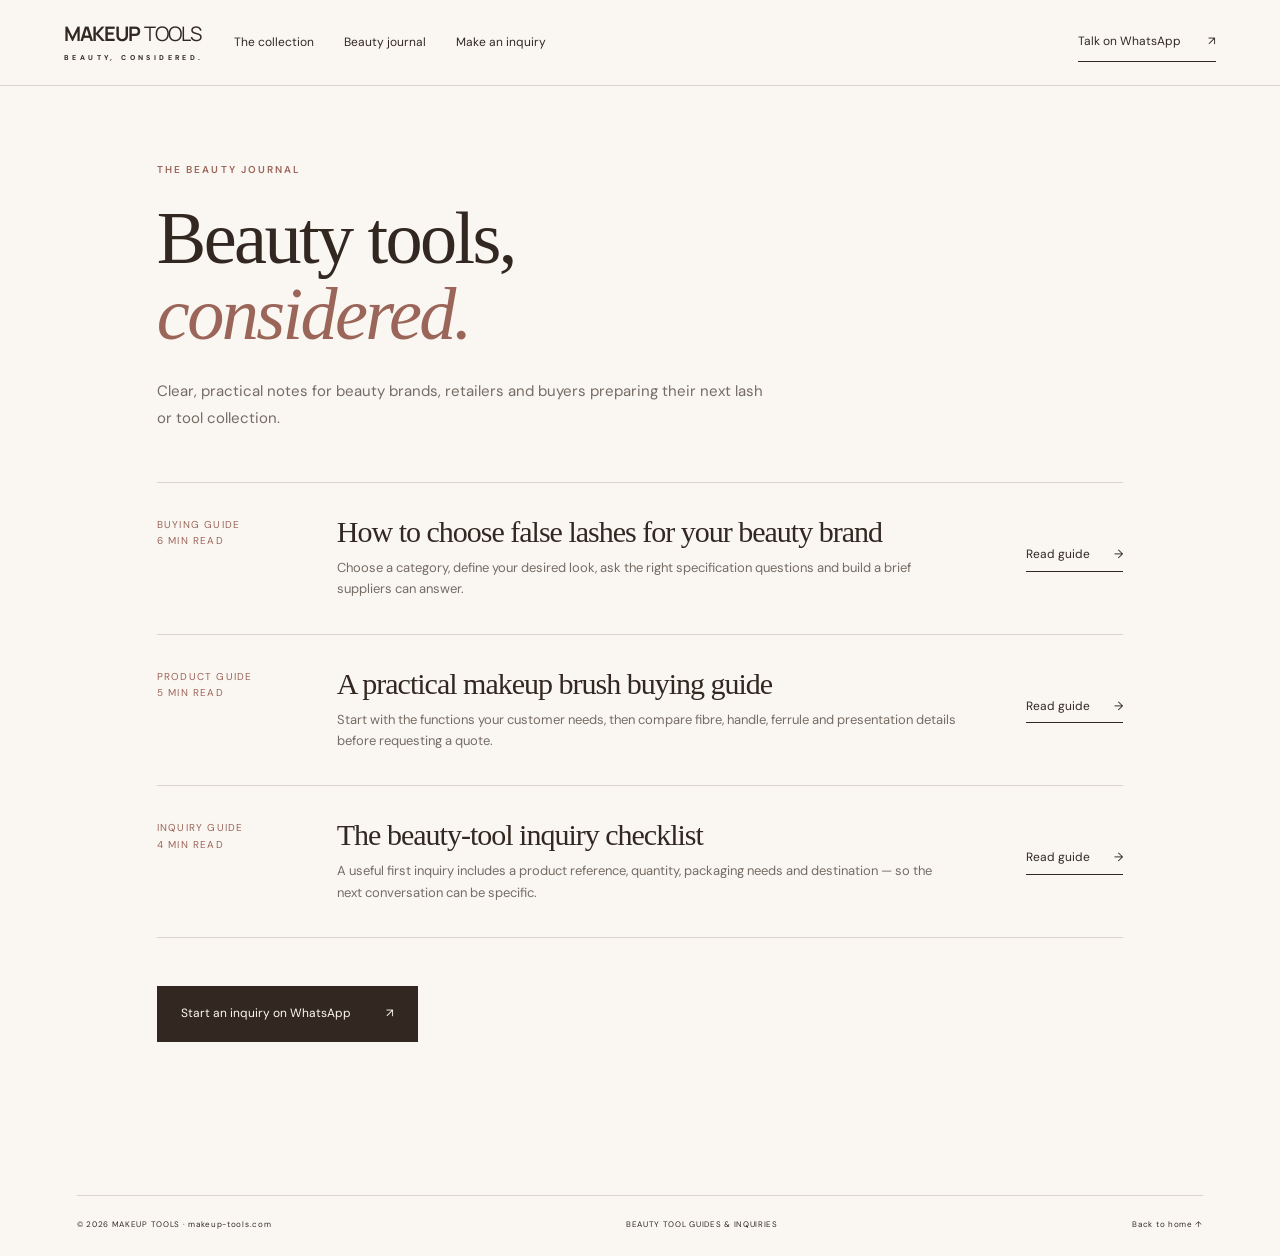
==== blog/index.html @ 18123802 "Add beauty tool blog and search metadata" ====
<!doctype html><html lang="en"><head><meta charset="utf-8"><meta name="viewport" content="width=device-width,initial-scale=1"><title>Beauty Tool Guides | MAKEUP TOOLS</title><meta name="description" content="Practical guides for beauty brands and buyers: false lashes, makeup brushes and a clearer beauty-tool inquiry."><link rel="canonical" href="https://makeup-tools.com/blog/"><meta property="og:type" content="website"><meta property="og:title" content="Beauty Tool Guides | MAKEUP TOOLS"><meta property="og:description" content="Practical guides for lashes, makeup brushes and beauty-tool inquiries."><meta property="og:url" content="https://makeup-tools.com/blog/"><link rel="icon" href="../favicon.svg" type="image/svg+xml"><link rel="preconnect" href="https://fonts.googleapis.com"><link rel="preconnect" href="https://fonts.gstatic.com" crossorigin><link href="https://fonts.googleapis.com/css2?family=DM+Sans:wght@400;500;600;700&family=Manrope:wght@400;500;600;700&display=swap" rel="stylesheet"><link rel="stylesheet" href="../styles.css"><link rel="stylesheet" href="../blog.css"><script type="application/ld+json">{"@context":"https://schema.org","@type":"CollectionPage","name":"Beauty Tool Guides","url":"https://makeup-tools.com/blog/","inLanguage":"en","mainEntity":{"@type":"ItemList","itemListElement":[{"@type":"ListItem","position":1,"url":"https://makeup-tools.com/blog/how-to-choose-false-lashes-for-your-beauty-brand.html"},{"@type":"ListItem","position":2,"url":"https://makeup-tools.com/blog/makeup-brush-buying-guide.html"},{"@type":"ListItem","position":3,"url":"https://makeup-tools.com/blog/beauty-tool-inquiry-checklist.html"}]}}</script></head><body><a class="skip" href="#main">Skip to content</a><header class="blog-nav"><a class="logo" href="../" aria-label="Makeup Tools home">MAKEUP<span>TOOLS</span><i>BEAUTY, CONSIDERED.</i></a><nav aria-label="Main navigation"><a href="../#collection">The collection</a><a href="./">Beauty journal</a><a href="../#inquiry">Make an inquiry</a></nav><a class="header-cta" href="https://wa.me/8615079210251" target="_blank" rel="noopener">Talk on WhatsApp <span>↗</span></a></header><main id="main" class="blog-page"><div class="blog-header"><p class="eyebrow">THE BEAUTY JOURNAL</p><h1>Beauty tools,<br><em>considered.</em></h1><p class="intro">Clear, practical notes for beauty brands, retailers and buyers preparing their next lash or tool collection.</p></div><section class="blog-list" aria-label="Beauty tool articles"><article class="blog-card"><p>BUYING GUIDE<br>6 MIN READ</p><div><h2><a href="how-to-choose-false-lashes-for-your-beauty-brand.html">How to choose false lashes for your beauty brand</a></h2><p class="summary">Choose a category, define your desired look, ask the right specification questions and build a brief suppliers can answer.</p></div><a class="text-link" href="how-to-choose-false-lashes-for-your-beauty-brand.html">Read guide <span>→</span></a></article><article class="blog-card"><p>PRODUCT GUIDE<br>5 MIN READ</p><div><h2><a href="makeup-brush-buying-guide.html">A practical makeup brush buying guide</a></h2><p class="summary">Start with the functions your customer needs, then compare fibre, handle, ferrule and presentation details before requesting a quote.</p></div><a class="text-link" href="makeup-brush-buying-guide.html">Read guide <span>→</span></a></article><article class="blog-card"><p>INQUIRY GUIDE<br>4 MIN READ</p><div><h2><a href="beauty-tool-inquiry-checklist.html">The beauty-tool inquiry checklist</a></h2><p class="summary">A useful first inquiry includes a product reference, quantity, packaging needs and destination — so the next conversation can be specific.</p></div><a class="text-link" href="beauty-tool-inquiry-checklist.html">Read guide <span>→</span></a></article></section><div class="blog-footer-cta"><a class="button dark" href="https://wa.me/8615079210251" target="_blank" rel="noopener">Start an inquiry on WhatsApp <span>↗</span></a></div></main><footer><div class="footer-bottom"><span>© 2026 MAKEUP TOOLS · makeup-tools.com</span><span>BEAUTY TOOL GUIDES & INQUIRIES</span><a href="../">Back to home ↑</a></div></footer></body></html>
---- styles.css ----
:root{--paper:#faf7f2;--cream:#f1ebe2;--ink:#322821;--muted:#756c64;--line:#dcd4ca;--rose:#ead8d2}*{box-sizing:border-box}html{scroll-behavior:smooth;scroll-padding-top:100px}body{margin:0;background:var(--paper);color:var(--ink);font-family:'DM Sans',Arial,sans-serif;font-size:15px;line-height:1.65}a{color:inherit;text-decoration:none}button,input,textarea,select{font:inherit}button,a,input,textarea,select{-webkit-tap-highlight-color:transparent}a:focus-visible,button:focus-visible,summary:focus-visible{outline:2px solid #9a514b;outline-offset:6px}button{cursor:pointer}h1,h2,h3,p{margin:0}h1,h2{font-family:Georgia,'Times New Roman',serif;font-weight:400;line-height:1.03;letter-spacing:-2.6px}h1{font-size:clamp(60px,5.8vw,90px)}h2{font-size:clamp(40px,4vw,59px)}em{font-weight:400;color:#9b6559}h3{font-size:17px;font-weight:500;line-height:1.4}.announcement{background:var(--ink);color:#fff9ef;text-align:center;font-size:10px;letter-spacing:1.65px;padding:9px 20px}.announcement a{margin-left:30px;letter-spacing:.5px;border-bottom:1px solid #ffffff60}.announcement span{padding-left:10px}header{height:108px;padding:0 5%;display:flex;align-items:center;justify-content:space-between;gap:30px;border-bottom:1px solid var(--line)}.logo{font-family:'Manrope',sans-serif;font-size:20px;letter-spacing:-1px;font-weight:700;line-height:1;white-space:nowrap}.logo span{font-weight:400;margin-left:4px}.logo i{display:block;font-family:'DM Sans',sans-serif;font-size:7px;font-style:normal;letter-spacing:3.4px;margin-top:10px}header nav{display:flex;gap:30px;font-size:12px}header nav a:hover{color:#a06b60}.header-cta{font-size:12px;border-bottom:1px solid var(--ink);padding:9px 0}.header-cta span{margin-left:24px}.menu{display:none;background:transparent;border:0;font-size:25px}.mobile-nav[hidden]{display:none}.mobile-nav{padding:20px;display:grid;gap:15px;border-bottom:1px solid var(--line)}.hero{display:grid;grid-template-columns:1fr 1fr;min-height:650px}.hero-copy{padding:70px 8% 28px 10%;display:flex;flex-direction:column}.eyebrow{font-size:10px;font-weight:600;letter-spacing:2.1px;margin-bottom:23px;line-height:1.5}.eyebrow>span{display:inline-block;width:6px;height:6px;border-radius:50%;background:#a76c5b;margin:0 8px 1px 0}.hero h1{margin-bottom:28px}.intro{font-size:15px;color:var(--muted);line-height:1.8}.hero-actions{display:flex;align-items:center;gap:24px;margin:32px 0 45px}.button{padding:17px 23px;display:inline-flex;justify-content:space-between;align-items:center;gap:35px;font-size:12px;border:1px solid var(--ink);transition:background .2s,color .2s}.dark{background:var(--ink);color:#fff9f0}.dark:hover{background:#624a40}.text-link{font-size:12px;border-bottom:1px solid currentColor;padding-bottom:6px;display:inline-flex;gap:24px}.hero-bottom{margin-top:auto;display:flex;align-items:center;justify-content:space-between;padding-top:22px;border-top:1px solid var(--line);font-size:8px;letter-spacing:1.5px;line-height:1.8}.hero-bottom a{width:35px;height:35px;border:1px solid var(--line);border-radius:50%;text-align:center;font-size:20px;line-height:32px}.hero-visual{position:relative;overflow:hidden;background:#e6cfc3;min-height:600px}.hero-visual>img{width:100%;height:100%;position:absolute;inset:0;object-fit:cover;object-position:55% center}.image-label{position:absolute;left:28px;right:28px;bottom:24px;display:flex;justify-content:space-between;font-size:8px;letter-spacing:1.6px;color:#3a2a25}.round-stamp{position:absolute;right:27px;top:26px;display:flex;width:95px;height:95px;align-items:center;justify-content:center;flex-direction:column;border:1px solid #76534770;border-radius:50%;text-align:center;font-size:7px;letter-spacing:1.5px;transform:rotate(12deg);line-height:1.8}.round-stamp b{font-size:25px;line-height:1.2;font-weight:400}.values-strip{display:flex;align-items:center;justify-content:space-evenly;gap:20px;background:var(--cream);padding:21px 3%;border-top:1px solid var(--line);border-bottom:1px solid var(--line);font-size:10px;letter-spacing:.8px}.values-strip b{color:#a16c5d;font-size:18px;font-weight:400}.section{padding:96px 6%}.section-top{display:flex;justify-content:space-between;align-items:flex-end;gap:40px;margin-bottom:36px}.section-note{font-size:13px;color:var(--muted);max-width:350px}.section-note .text-link{margin-top:18px;color:var(--ink)}.filters{display:flex;gap:10px;margin:30px 0 26px}.filters button{border:1px solid var(--line);background:transparent;border-radius:25px;padding:9px 20px;font-size:11px;color:var(--muted)}.filters button.active{background:var(--ink);border-color:var(--ink);color:white}.products{display:grid;grid-template-columns:repeat(4,1fr);gap:22px}.product[hidden]{display:none}.product-image{aspect-ratio:1/1.12;position:relative;overflow:hidden;background-color:#ede4dc;transition:filter .3s}.quadrant{background-image:url('collection.webp');background-size:200% 200%;background-repeat:no-repeat}.q1{background-position:0 0}.q2{background-position:100% 0}.q3{background-position:0 100%}.q4{background-position:100% 100%}.product a:hover .product-image{filter:brightness(.96)}.product-tag{position:absolute;top:16px;left:14px;font-size:7px;letter-spacing:1.3px;padding:5px 9px;background:#faf7f2ce}.card-arrow{position:absolute;bottom:15px;right:15px;width:31px;height:31px;border-radius:50%;background:#ffffffb0;text-align:center;line-height:31px}.product-title{display:flex;align-items:center;justify-content:space-between;margin-top:20px;gap:8px}.product-title h3{font-size:15px}.product-title>span{font-size:9px;color:var(--muted)}.product p{font-size:11px;color:var(--muted);margin-top:5px}.image-disclosure{font-size:10px;color:var(--muted);margin-top:26px}.approach{display:grid;grid-template-columns:1fr 1fr;background:#eee8de}.approach-art{margin:45px;position:relative;min-height:520px;overflow:hidden;background:#dfc1b5;padding:42px;color:#4b332d;display:flex;flex-direction:column;justify-content:space-between}.approach-art>p{font-family:Georgia,serif;font-size:clamp(45px,5vw,76px);line-height:1.04;letter-spacing:-2px;z-index:1}.approach-art em{color:#fff9ee}.art-star{position:absolute;right:-35px;bottom:35px;font-size:290px;line-height:1;color:#bf948475;transform:rotate(20deg)}.art-caption{font-size:8px;letter-spacing:1.7px;z-index:1}.approach-copy{padding:70px 12% 70px 5%}.approach-copy>p:not(.eyebrow){margin:25px 0;color:var(--muted);font-size:13px}.approach-row{border-top:1px solid #d4c9bc;padding:21px 0;display:flex;gap:25px}.approach-row>span{font-size:10px;color:#986c59}.approach-row h3{font-size:14px}.approach-row p{font-size:12px;color:var(--muted);margin-top:6px}.approach-copy>.text-link{margin-top:15px}.steps{display:grid;grid-template-columns:repeat(4,1fr);gap:35px;margin-top:58px}.steps article{border-top:1px solid #b7a99c;padding-top:21px}.steps article>span{font-family:Georgia,serif;font-size:27px;color:#ab8070}.steps h3{margin:26px 0 12px}.steps p{font-size:12px;color:var(--muted);max-width:245px}.faq{border-top:1px solid var(--line);display:grid;grid-template-columns:1fr 1fr;gap:70px}.faq>div>p:not(.eyebrow){font-size:13px;color:var(--muted);margin-top:25px}.faq .text-link{margin-top:15px;color:var(--ink)}details{border-bottom:1px solid var(--line);padding:22px 0}details:first-child{padding-top:0}summary{cursor:pointer;list-style:none;font-size:14px;display:flex;justify-content:space-between;gap:15px}summary::-webkit-details-marker{display:none}summary:after{content:'+';font-size:20px;line-height:1}details[open] summary:after{content:'−'}details p{font-size:12px;color:var(--muted);margin:15px 25px 0 0}.inquiry{background:#e9d7cf;display:grid;grid-template-columns:1fr 1fr;gap:70px}.inquiry>div>p:not(.eyebrow){margin-top:25px;font-size:13px;color:#715c53}.contact-number{display:block;font-family:Georgia,serif;font-size:29px;margin-top:34px}.contact-number span{font-size:23px;margin-left:12px}.small{font-size:8px;letter-spacing:1.7px}.form-row{display:grid;grid-template-columns:1fr 1fr;gap:20px}label{display:block;font-size:11px;margin-bottom:22px}label>span{font-size:10px;color:#745f56}input,select,textarea{display:block;width:100%;border:0;border-bottom:1px solid #b99e91;background:transparent;border-radius:0;padding:13px 0;font-size:12px;color:var(--ink);outline:none}input:focus,select:focus,textarea:focus{border-color:var(--ink)}input::placeholder,textarea::placeholder{color:#8b756b}textarea{resize:vertical}form>.button{width:100%;margin-top:7px}.form-note{font-size:10px;color:#715f56;line-height:1.6;margin-top:14px}footer{padding:55px 6% 25px}.footer-top{display:flex;justify-content:space-between;align-items:center;padding-bottom:45px;gap:25px}.footer-top p{font-size:12px;color:var(--muted)}.footer-bottom{border-top:1px solid var(--line);padding-top:22px;display:flex;justify-content:space-between;font-size:8px;letter-spacing:.7px;gap:15px}.floating-wa{position:fixed;bottom:24px;right:24px;display:flex;gap:8px;align-items:center;background:#322821;color:#fffaf3;border:1px solid #ffffff70;border-radius:35px;padding:13px 18px;box-shadow:0 3px 18px #32282122;z-index:10;font-size:11px}.skip{position:absolute;left:15px;top:-100px;z-index:100;background:white;padding:10px}.skip:focus{top:15px}@media(min-width:1600px){body{max-width:1800px;margin:auto}}@media(max-width:1050px){header nav{gap:18px}.hero-copy{padding-top:55px}.hero-actions{align-items:flex-start;flex-direction:column;gap:20px}.hero{min-height:620px}.hero-visual{min-height:620px}.hero h1{font-size:64px}.section{padding:75px 5%}.products{gap:15px}.product-title h3{font-size:13px}.approach-art{margin:25px;padding:30px}.approach-copy{padding:55px 8% 55px 4%}.approach-copy h2{font-size:43px}.faq,.inquiry{gap:40px}.form-row{gap:15px}}@media(max-width:760px){.announcement{font-size:8px;letter-spacing:1px}.announcement a{display:none}header{height:85px}.logo{font-size:18px}header nav,.header-cta{display:none}.menu{display:block}.hero{grid-template-columns:1fr}.hero-copy{padding:46px 6% 25px}.hero h1{font-size:66px}.hero-actions{flex-direction:row;align-items:center;gap:22px;margin:28px 0 30px}.button{padding:15px 17px;gap:20px;font-size:11px}.text-link{font-size:11px;gap:15px}.hero-visual{min-height:430px}.round-stamp{width:78px;height:78px;font-size:6px}.image-label{font-size:7px;left:20px;right:20px}.values-strip{justify-content:center;font-size:9px;gap:14px;padding:17px 10px;flex-wrap:wrap}.values-strip span:nth-of-type(3),.values-strip span:nth-of-type(4),.values-strip b:nth-of-type(2),.values-strip b:nth-of-type(3){display:none}.section{padding:60px 6%}h2{font-size:43px;letter-spacing:-1.8px}.section-top{display:block}.section-note{margin-top:22px;font-size:12px}.eyebrow{font-size:9px;letter-spacing:1.7px;margin-bottom:18px}.products{grid-template-columns:1fr 1fr;gap:27px 15px}.product-title{margin-top:13px}.product-title h3{font-size:13px}.product p{font-size:10px}.product-tag{font-size:6px;padding:4px 6px;top:10px;left:9px}.card-arrow{width:25px;height:25px;line-height:25px;bottom:10px;right:10px}.filters{gap:8px}.filters button{padding:8px 14px;font-size:10px}.approach{grid-template-columns:1fr}.approach-art{margin:25px 6% 0;min-height:420px}.approach-art>p{font-size:64px}.approach-copy{padding:45px 6% 55px}.steps{grid-template-columns:1fr 1fr;gap:32px 24px;margin-top:35px}.steps h3{font-size:16px;margin:17px 0 9px}.steps p{font-size:12px}.faq,.inquiry{grid-template-columns:1fr;gap:36px}.faq-items{margin-top:10px}.faq h2{font-size:41px}.inquiry h2{font-size:47px}.footer-top{align-items:flex-start;flex-wrap:wrap}.footer-top p{font-size:11px}.footer-bottom{flex-wrap:wrap;padding-bottom:50px;font-size:8px}.footer-bottom>span:nth-child(2){display:none}.floating-wa{padding:12px;right:17px;bottom:17px}.floating-wa>span{display:none}.form-row{gap:20px}input,select,textarea{font-size:16px}.form-note{font-size:10px}}@media(prefers-reduced-motion:reduce){html{scroll-behavior:auto}*{transition:none!important}}
---- blog.css ----
.journal{background:#f1ebe2;border-top:1px solid var(--line)}.journal-grid{display:grid;grid-template-columns:repeat(3,1fr);gap:22px}.journal-grid article{background:var(--paper);padding:28px;min-height:245px;display:flex;flex-direction:column;border:1px solid #e1d8ce}.journal-grid p{font-size:9px;letter-spacing:1.3px;color:#9b6559}.journal-grid h3{font-family:Georgia,'Times New Roman',serif;font-size:27px;font-weight:400;line-height:1.15;margin:30px 0 auto}.journal-grid .text-link{font-size:10px;width:max-content}.blog-page{max-width:1120px;margin:auto;padding:0 6% 90px}.blog-header{padding:76px 0 50px;border-bottom:1px solid var(--line)}.blog-header .eyebrow{color:#9b6559}.blog-header h1{max-width:780px}.blog-header .intro{max-width:620px;margin-top:25px}.blog-list{display:grid;gap:0}.blog-card{display:grid;grid-template-columns:150px 1fr auto;gap:30px;align-items:start;padding:34px 0;border-bottom:1px solid var(--line)}.blog-card>p,.article-meta{font-size:10px;letter-spacing:1.2px;color:#9b6559}.blog-card h2{font-size:30px;letter-spacing:-1px}.blog-card h2 a:hover{color:#9b6559}.blog-card .summary{font-size:13px;color:var(--muted);margin-top:9px;max-width:620px}.blog-card .text-link{align-self:center;white-space:nowrap}.article{max-width:760px;margin:auto;padding:70px 6% 90px}.article h1{font-size:clamp(45px,6vw,76px);margin:22px 0}.article .lede{font-size:19px;color:#665c55;line-height:1.65;margin:0 0 38px}.article h2{font-size:35px;letter-spacing:-1px;margin:52px 0 16px}.article h3{font-size:19px;margin:30px 0 10px}.article p,.article li{font-size:16px;color:#4f4640}.article p{margin:0 0 17px}.article ul{padding-left:22px;margin:0 0 20px}.article li{margin:7px 0}.article table{width:100%;border-collapse:collapse;margin:25px 0;font-size:14px}.article th,.article td{border:1px solid var(--line);padding:13px;text-align:left;vertical-align:top}.article th{background:#f1ebe2;font-weight:600}.article-cta{background:#e9d7cf;margin-top:50px;padding:31px}.article-cta h2{margin:0 0 12px;font-size:31px}.article-cta p{font-size:14px}.blog-footer-cta{padding:48px 0 8px}.breadcrumb{font-size:11px;color:#756c64}.breadcrumb a{text-decoration:underline;text-underline-offset:4px}.blog-nav{height:86px}.blog-nav .header-cta{margin-left:auto}.related{margin-top:50px;border-top:1px solid var(--line);padding-top:28px}.related h2{font-size:28px;margin:0 0 18px}.related ul{list-style:none;padding:0}.related a{text-decoration:underline;text-underline-offset:5px}.related li{margin:12px 0}@media(max-width:760px){.journal-grid{grid-template-columns:1fr;gap:12px}.journal-grid article{min-height:190px;padding:24px}.journal-grid h3{font-size:25px;margin:20px 0 auto}.blog-header{padding:50px 0 32px}.blog-card{grid-template-columns:1fr;gap:13px;padding:27px 0}.blog-card h2{font-size:27px}.blog-card .text-link{align-self:start}.article{padding-top:44px}.article h2{font-size:30px}.article .lede{font-size:17px}.article p,.article li{font-size:15px}.article table{font-size:12px}.article th,.article td{padding:10px}.blog-nav{height:76px}}
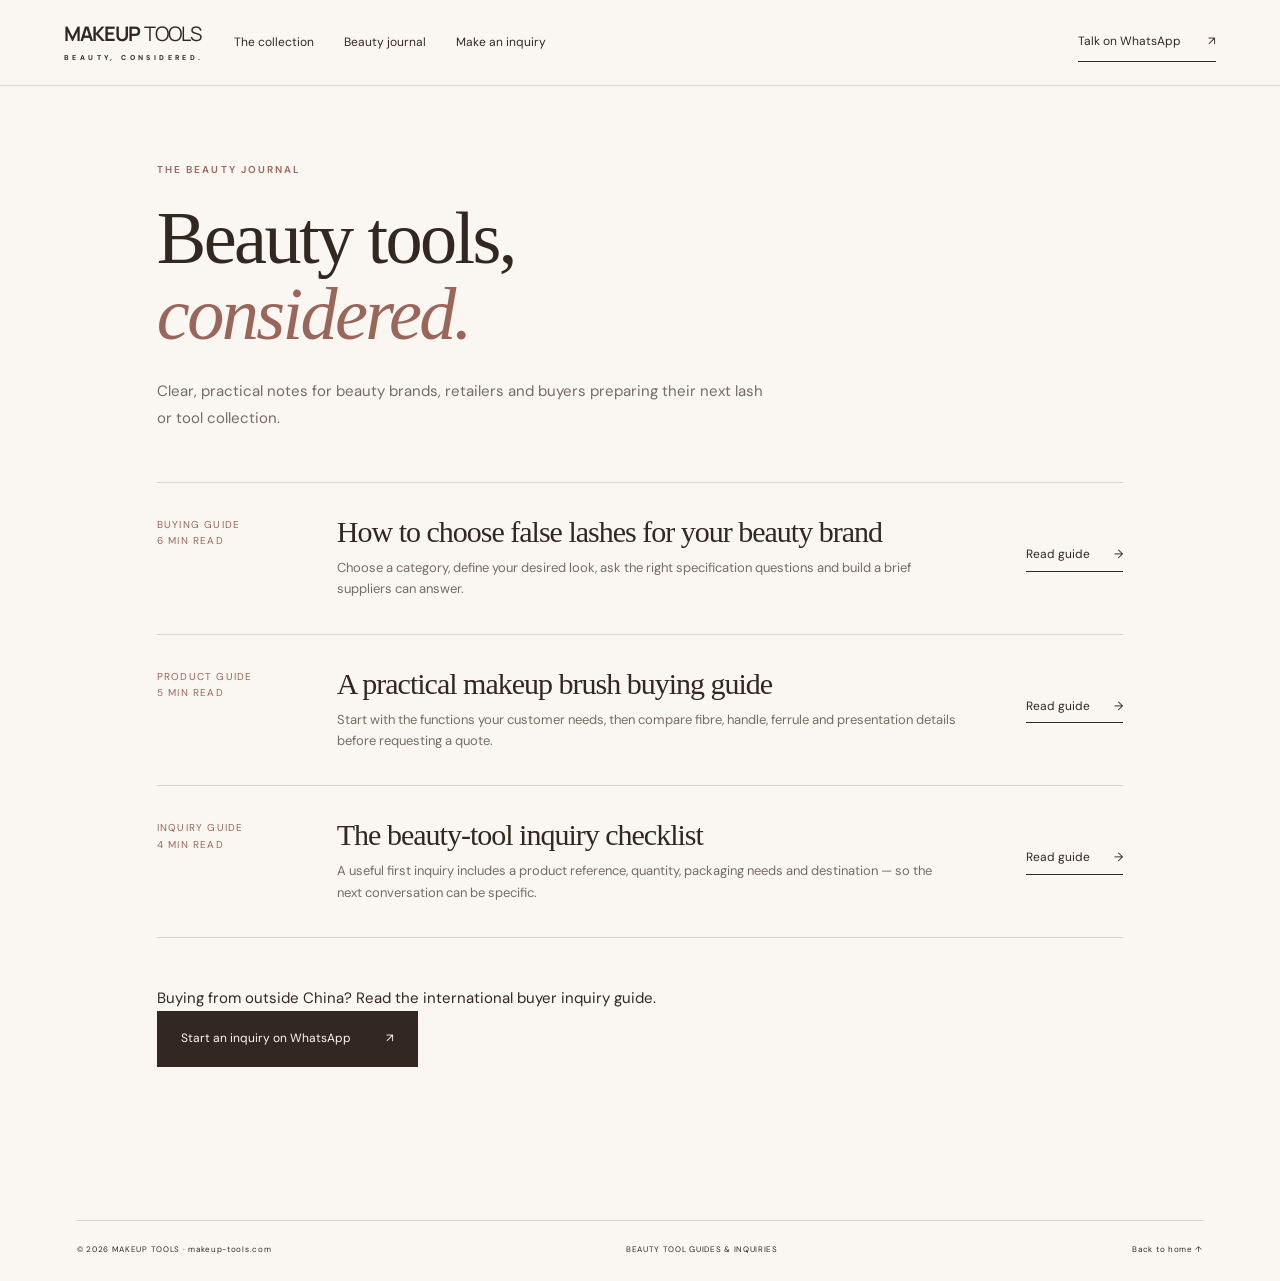
==== commit 9cdc4af7: "Add international buyer inquiry guide for GEO" ====
--- a/blog/index.html
+++ b/blog/index.html
@@ -1 +1,99 @@
-<!doctype html><html lang="en"><head><meta charset="utf-8"><meta name="viewport" content="width=device-width,initial-scale=1"><title>Beauty Tool Guides | MAKEUP TOOLS</title><meta name="description" content="Practical guides for beauty brands and buyers: false lashes, makeup brushes and a clearer beauty-tool inquiry."><link rel="canonical" href="https://makeup-tools.com/blog/"><meta property="og:type" content="website"><meta property="og:title" content="Beauty Tool Guides | MAKEUP TOOLS"><meta property="og:description" content="Practical guides for lashes, makeup brushes and beauty-tool inquiries."><meta property="og:url" content="https://makeup-tools.com/blog/"><link rel="icon" href="../favicon.svg" type="image/svg+xml"><link rel="preconnect" href="https://fonts.googleapis.com"><link rel="preconnect" href="https://fonts.gstatic.com" crossorigin><link href="https://fonts.googleapis.com/css2?family=DM+Sans:wght@400;500;600;700&family=Manrope:wght@400;500;600;700&display=swap" rel="stylesheet"><link rel="stylesheet" href="../styles.css"><link rel="stylesheet" href="../blog.css"><script type="application/ld+json">{"@context":"https://schema.org","@type":"CollectionPage","name":"Beauty Tool Guides","url":"https://makeup-tools.com/blog/","inLanguage":"en","mainEntity":{"@type":"ItemList","itemListElement":[{"@type":"ListItem","position":1,"url":"https://makeup-tools.com/blog/how-to-choose-false-lashes-for-your-beauty-brand.html"},{"@type":"ListItem","position":2,"url":"https://makeup-tools.com/blog/makeup-brush-buying-guide.html"},{"@type":"ListItem","position":3,"url":"https://makeup-tools.com/blog/beauty-tool-inquiry-checklist.html"}]}}</script></head><body><a class="skip" href="#main">Skip to content</a><header class="blog-nav"><a class="logo" href="../" aria-label="Makeup Tools home">MAKEUP<span>TOOLS</span><i>BEAUTY, CONSIDERED.</i></a><nav aria-label="Main navigation"><a href="../#collection">The collection</a><a href="./">Beauty journal</a><a href="../#inquiry">Make an inquiry</a></nav><a class="header-cta" href="https://wa.me/8615079210251" target="_blank" rel="noopener">Talk on WhatsApp <span>↗</span></a></header><main id="main" class="blog-page"><div class="blog-header"><p class="eyebrow">THE BEAUTY JOURNAL</p><h1>Beauty tools,<br><em>considered.</em></h1><p class="intro">Clear, practical notes for beauty brands, retailers and buyers preparing their next lash or tool collection.</p></div><section class="blog-list" aria-label="Beauty tool articles"><article class="blog-card"><p>BUYING GUIDE<br>6 MIN READ</p><div><h2><a href="how-to-choose-false-lashes-for-your-beauty-brand.html">How to choose false lashes for your beauty brand</a></h2><p class="summary">Choose a category, define your desired look, ask the right specification questions and build a brief suppliers can answer.</p></div><a class="text-link" href="how-to-choose-false-lashes-for-your-beauty-brand.html">Read guide <span>→</span></a></article><article class="blog-card"><p>PRODUCT GUIDE<br>5 MIN READ</p><div><h2><a href="makeup-brush-buying-guide.html">A practical makeup brush buying guide</a></h2><p class="summary">Start with the functions your customer needs, then compare fibre, handle, ferrule and presentation details before requesting a quote.</p></div><a class="text-link" href="makeup-brush-buying-guide.html">Read guide <span>→</span></a></article><article class="blog-card"><p>INQUIRY GUIDE<br>4 MIN READ</p><div><h2><a href="beauty-tool-inquiry-checklist.html">The beauty-tool inquiry checklist</a></h2><p class="summary">A useful first inquiry includes a product reference, quantity, packaging needs and destination — so the next conversation can be specific.</p></div><a class="text-link" href="beauty-tool-inquiry-checklist.html">Read guide <span>→</span></a></article></section><div class="blog-footer-cta"><a class="button dark" href="https://wa.me/8615079210251" target="_blank" rel="noopener">Start an inquiry on WhatsApp <span>↗</span></a></div></main><footer><div class="footer-bottom"><span>© 2026 MAKEUP TOOLS · makeup-tools.com</span><span>BEAUTY TOOL GUIDES & INQUIRIES</span><a href="../">Back to home ↑</a></div></footer></body></html>
+<!doctype html>
+<html lang="en">
+<head>
+<meta charset="utf-8">
+<meta name="viewport" content="width=device-width,initial-scale=1">
+<title>Beauty Tool Guides | MAKEUP TOOLS</title>
+<meta name="description" content="Practical guides for beauty brands and buyers: false lashes, makeup brushes and a clearer beauty-tool inquiry.">
+<meta name="robots" content="index,follow,max-image-preview:large">
+<link rel="canonical" href="https://makeup-tools.com/blog/">
+<meta property="og:type" content="website">
+<meta property="og:title" content="Beauty Tool Guides | MAKEUP TOOLS">
+<meta property="og:description" content="Practical guides for lashes, makeup brushes and beauty-tool inquiries.">
+<meta property="og:url" content="https://makeup-tools.com/blog/">
+<meta property="og:image" content="https://makeup-tools.com/hero.webp">
+<meta property="og:image:alt" content="False lashes, makeup brushes and blending sponges for a beauty collection">
+<meta property="og:site_name" content="MAKEUP TOOLS">
+<meta name="twitter:card" content="summary_large_image">
+<meta name="twitter:title" content="Beauty Tool Guides | MAKEUP TOOLS">
+<meta name="twitter:description" content="Practical guides for lashes, makeup brushes and beauty-tool inquiries.">
+<link rel="icon" href="../favicon.svg" type="image/svg+xml">
+<link rel="preconnect" href="https://fonts.googleapis.com">
+<link rel="preconnect" href="https://fonts.gstatic.com" crossorigin>
+<link href="https://fonts.googleapis.com/css2?family=DM+Sans:wght@400;500;600;700&family=Manrope:wght@400;500;600;700&display=swap" rel="stylesheet">
+<link rel="stylesheet" href="../styles.css">
+<link rel="stylesheet" href="../blog.css">
+<script type="application/ld+json">{"@context":"https://schema.org","@type":"CollectionPage","name":"Beauty Tool Guides","url":"https://makeup-tools.com/blog/","inLanguage":"en","mainEntity":{"@type":"ItemList","itemListElement":[{"@type":"ListItem","position":1,"url":"https://makeup-tools.com/blog/how-to-choose-false-lashes-for-your-beauty-brand.html"},{"@type":"ListItem","position":2,"url":"https://makeup-tools.com/blog/makeup-brush-buying-guide.html"},{"@type":"ListItem","position":3,"url":"https://makeup-tools.com/blog/beauty-tool-inquiry-checklist.html"}]}}</script>
+</head>
+<body>
+<a class="skip" href="#main">Skip to content</a>
+<header class="blog-nav">
+<a class="logo" href="../" aria-label="Makeup Tools home">MAKEUP<span>TOOLS</span>
+<i>BEAUTY, CONSIDERED.</i>
+</a>
+<nav aria-label="Main navigation">
+<a href="../#collection">The collection</a>
+<a href="./">Beauty journal</a>
+<a href="../#inquiry">Make an inquiry</a>
+</nav>
+<a class="header-cta" href="https://wa.me/8615079210251" target="_blank" rel="noopener">Talk on WhatsApp <span>↗</span>
+</a>
+</header>
+<main id="main" class="blog-page">
+<div class="blog-header">
+<p class="eyebrow">THE BEAUTY JOURNAL</p>
+<h1>Beauty tools,<br>
+<em>considered.</em>
+</h1>
+<p class="intro">Clear, practical notes for beauty brands, retailers and buyers preparing their next lash or tool collection.</p>
+</div>
+<section class="blog-list" aria-label="Beauty tool articles">
+<article class="blog-card">
+<p>BUYING GUIDE<br>6 MIN READ</p>
+<div>
+<h2>
+<a href="how-to-choose-false-lashes-for-your-beauty-brand.html">How to choose false lashes for your beauty brand</a>
+</h2>
+<p class="summary">Choose a category, define your desired look, ask the right specification questions and build a brief suppliers can answer.</p>
+</div>
+<a class="text-link" href="how-to-choose-false-lashes-for-your-beauty-brand.html">Read guide <span>→</span>
+</a>
+</article>
+<article class="blog-card">
+<p>PRODUCT GUIDE<br>5 MIN READ</p>
+<div>
+<h2>
+<a href="makeup-brush-buying-guide.html">A practical makeup brush buying guide</a>
+</h2>
+<p class="summary">Start with the functions your customer needs, then compare fibre, handle, ferrule and presentation details before requesting a quote.</p>
+</div>
+<a class="text-link" href="makeup-brush-buying-guide.html">Read guide <span>→</span>
+</a>
+</article>
+<article class="blog-card">
+<p>INQUIRY GUIDE<br>4 MIN READ</p>
+<div>
+<h2>
+<a href="beauty-tool-inquiry-checklist.html">The beauty-tool inquiry checklist</a>
+</h2>
+<p class="summary">A useful first inquiry includes a product reference, quantity, packaging needs and destination — so the next conversation can be specific.</p>
+</div>
+<a class="text-link" href="beauty-tool-inquiry-checklist.html">Read guide <span>→</span>
+</a>
+</article>
+</section>
+<div class="blog-footer-cta">
+<p class="summary">Buying from outside China? <a href="../international-beauty-tool-inquiries.html">Read the international buyer inquiry guide</a>.</p>
+<a class="button dark" href="https://wa.me/8615079210251" target="_blank" rel="noopener">Start an inquiry on WhatsApp <span>↗</span>
+</a>
+</div>
+</main>
+<footer>
+<div class="footer-bottom">
+<span>© 2026 MAKEUP TOOLS · makeup-tools.com</span>
+<span>BEAUTY TOOL GUIDES & INQUIRIES</span>
+<a href="../">Back to home ↑</a>
+</div>
+</footer>
+</body>
+</html>
--- a/blog.css
+++ b/blog.css
@@ -1 +1 @@
-.journal{background:#f1ebe2;border-top:1px solid var(--line)}.journal-grid{display:grid;grid-template-columns:repeat(3,1fr);gap:22px}.journal-grid article{background:var(--paper);padding:28px;min-height:245px;display:flex;flex-direction:column;border:1px solid #e1d8ce}.journal-grid p{font-size:9px;letter-spacing:1.3px;color:#9b6559}.journal-grid h3{font-family:Georgia,'Times New Roman',serif;font-size:27px;font-weight:400;line-height:1.15;margin:30px 0 auto}.journal-grid .text-link{font-size:10px;width:max-content}.blog-page{max-width:1120px;margin:auto;padding:0 6% 90px}.blog-header{padding:76px 0 50px;border-bottom:1px solid var(--line)}.blog-header .eyebrow{color:#9b6559}.blog-header h1{max-width:780px}.blog-header .intro{max-width:620px;margin-top:25px}.blog-list{display:grid;gap:0}.blog-card{display:grid;grid-template-columns:150px 1fr auto;gap:30px;align-items:start;padding:34px 0;border-bottom:1px solid var(--line)}.blog-card>p,.article-meta{font-size:10px;letter-spacing:1.2px;color:#9b6559}.blog-card h2{font-size:30px;letter-spacing:-1px}.blog-card h2 a:hover{color:#9b6559}.blog-card .summary{font-size:13px;color:var(--muted);margin-top:9px;max-width:620px}.blog-card .text-link{align-self:center;white-space:nowrap}.article{max-width:760px;margin:auto;padding:70px 6% 90px}.article h1{font-size:clamp(45px,6vw,76px);margin:22px 0}.article .lede{font-size:19px;color:#665c55;line-height:1.65;margin:0 0 38px}.article h2{font-size:35px;letter-spacing:-1px;margin:52px 0 16px}.article h3{font-size:19px;margin:30px 0 10px}.article p,.article li{font-size:16px;color:#4f4640}.article p{margin:0 0 17px}.article ul{padding-left:22px;margin:0 0 20px}.article li{margin:7px 0}.article table{width:100%;border-collapse:collapse;margin:25px 0;font-size:14px}.article th,.article td{border:1px solid var(--line);padding:13px;text-align:left;vertical-align:top}.article th{background:#f1ebe2;font-weight:600}.article-cta{background:#e9d7cf;margin-top:50px;padding:31px}.article-cta h2{margin:0 0 12px;font-size:31px}.article-cta p{font-size:14px}.blog-footer-cta{padding:48px 0 8px}.breadcrumb{font-size:11px;color:#756c64}.breadcrumb a{text-decoration:underline;text-underline-offset:4px}.blog-nav{height:86px}.blog-nav .header-cta{margin-left:auto}.related{margin-top:50px;border-top:1px solid var(--line);padding-top:28px}.related h2{font-size:28px;margin:0 0 18px}.related ul{list-style:none;padding:0}.related a{text-decoration:underline;text-underline-offset:5px}.related li{margin:12px 0}@media(max-width:760px){.journal-grid{grid-template-columns:1fr;gap:12px}.journal-grid article{min-height:190px;padding:24px}.journal-grid h3{font-size:25px;margin:20px 0 auto}.blog-header{padding:50px 0 32px}.blog-card{grid-template-columns:1fr;gap:13px;padding:27px 0}.blog-card h2{font-size:27px}.blog-card .text-link{align-self:start}.article{padding-top:44px}.article h2{font-size:30px}.article .lede{font-size:17px}.article p,.article li{font-size:15px}.article table{font-size:12px}.article th,.article td{padding:10px}.blog-nav{height:76px}}
+.journal{background:#f1ebe2;border-top:1px solid var(--line)}.journal-grid{display:grid;grid-template-columns:repeat(3,1fr);gap:22px}.journal-grid article{background:var(--paper);padding:28px;min-height:245px;display:flex;flex-direction:column;border:1px solid #e1d8ce}.journal-grid p{font-size:9px;letter-spacing:1.3px;color:#9b6559}.journal-grid h3{font-family:Georgia,'Times New Roman',serif;font-size:27px;font-weight:400;line-height:1.15;margin:30px 0 auto}.journal-grid .text-link{font-size:10px;width:max-content}.blog-page{max-width:1120px;margin:auto;padding:0 6% 90px}.blog-header{padding:76px 0 50px;border-bottom:1px solid var(--line)}.blog-header .eyebrow{color:#9b6559}.blog-header h1{max-width:780px}.blog-header .intro{max-width:620px;margin-top:25px}.blog-list{display:grid;gap:0}.blog-card{display:grid;grid-template-columns:150px 1fr auto;gap:30px;align-items:start;padding:34px 0;border-bottom:1px solid var(--line)}.blog-card>p,.article-meta{font-size:10px;letter-spacing:1.2px;color:#9b6559}.blog-card h2{font-size:30px;letter-spacing:-1px}.blog-card h2 a:hover{color:#9b6559}.blog-card .summary{font-size:13px;color:var(--muted);margin-top:9px;max-width:620px}.blog-card .text-link{align-self:center;white-space:nowrap}.article{max-width:760px;margin:auto;padding:70px 6% 90px}.article h1{font-size:clamp(45px,6vw,76px);margin:22px 0}.article .lede{font-size:19px;color:#665c55;line-height:1.65;margin:0 0 38px}.article h2{font-size:35px;letter-spacing:-1px;margin:52px 0 16px}.article h3{font-size:19px;margin:30px 0 10px}.article p,.article li{font-size:16px;color:#4f4640}.article p{margin:0 0 17px}.article ul{padding-left:22px;margin:0 0 20px}.article li{margin:7px 0}.article table{width:100%;border-collapse:collapse;margin:25px 0;font-size:14px}.article th,.article td{border:1px solid var(--line);padding:13px;text-align:left;vertical-align:top}.article th{background:#f1ebe2;font-weight:600}.article-cta{background:#e9d7cf;margin-top:50px;padding:31px}.article-cta h2{margin:0 0 12px;font-size:31px}.article-cta p{font-size:14px}.blog-footer-cta{padding:48px 0 8px}.breadcrumb{font-size:11px;color:#756c64}.breadcrumb a{text-decoration:underline;text-underline-offset:4px}.blog-nav{height:86px}.blog-nav .header-cta{margin-left:auto}.related{margin-top:50px;border-top:1px solid var(--line);padding-top:28px}.related h2{font-size:28px;margin:0 0 18px}.related ul{list-style:none;padding:0}.related a{text-decoration:underline;text-underline-offset:5px}.related li{margin:12px 0}.floating-wa{right:26px;bottom:26px;gap:13px;padding:16px 24px;border-radius:40px;font-size:15px;box-shadow:0 12px 28px #32282138}.floating-wa svg{flex:none}.floating-wa>span{display:grid;gap:1px;line-height:1.25}.floating-wa b{font-size:14px;font-weight:600}.floating-wa small{font-size:10px;letter-spacing:.5px;opacity:.76}@media(max-width:760px){.journal-grid{grid-template-columns:1fr;gap:12px}.journal-grid article{min-height:190px;padding:24px}.journal-grid h3{font-size:25px;margin:20px 0 auto}.blog-header{padding:50px 0 32px}.blog-card{grid-template-columns:1fr;gap:13px;padding:27px 0}.blog-card h2{font-size:27px}.blog-card .text-link{align-self:start}.article{padding-top:44px}.article h2{font-size:30px}.article .lede{font-size:17px}.article p,.article li{font-size:15px}.article table{font-size:12px}.article th,.article td{padding:10px}.blog-nav{height:76px}.floating-wa{right:16px;bottom:16px;padding:14px 18px;gap:10px}.floating-wa>span{display:grid}.floating-wa b{font-size:12px}.floating-wa small{font-size:9px}}
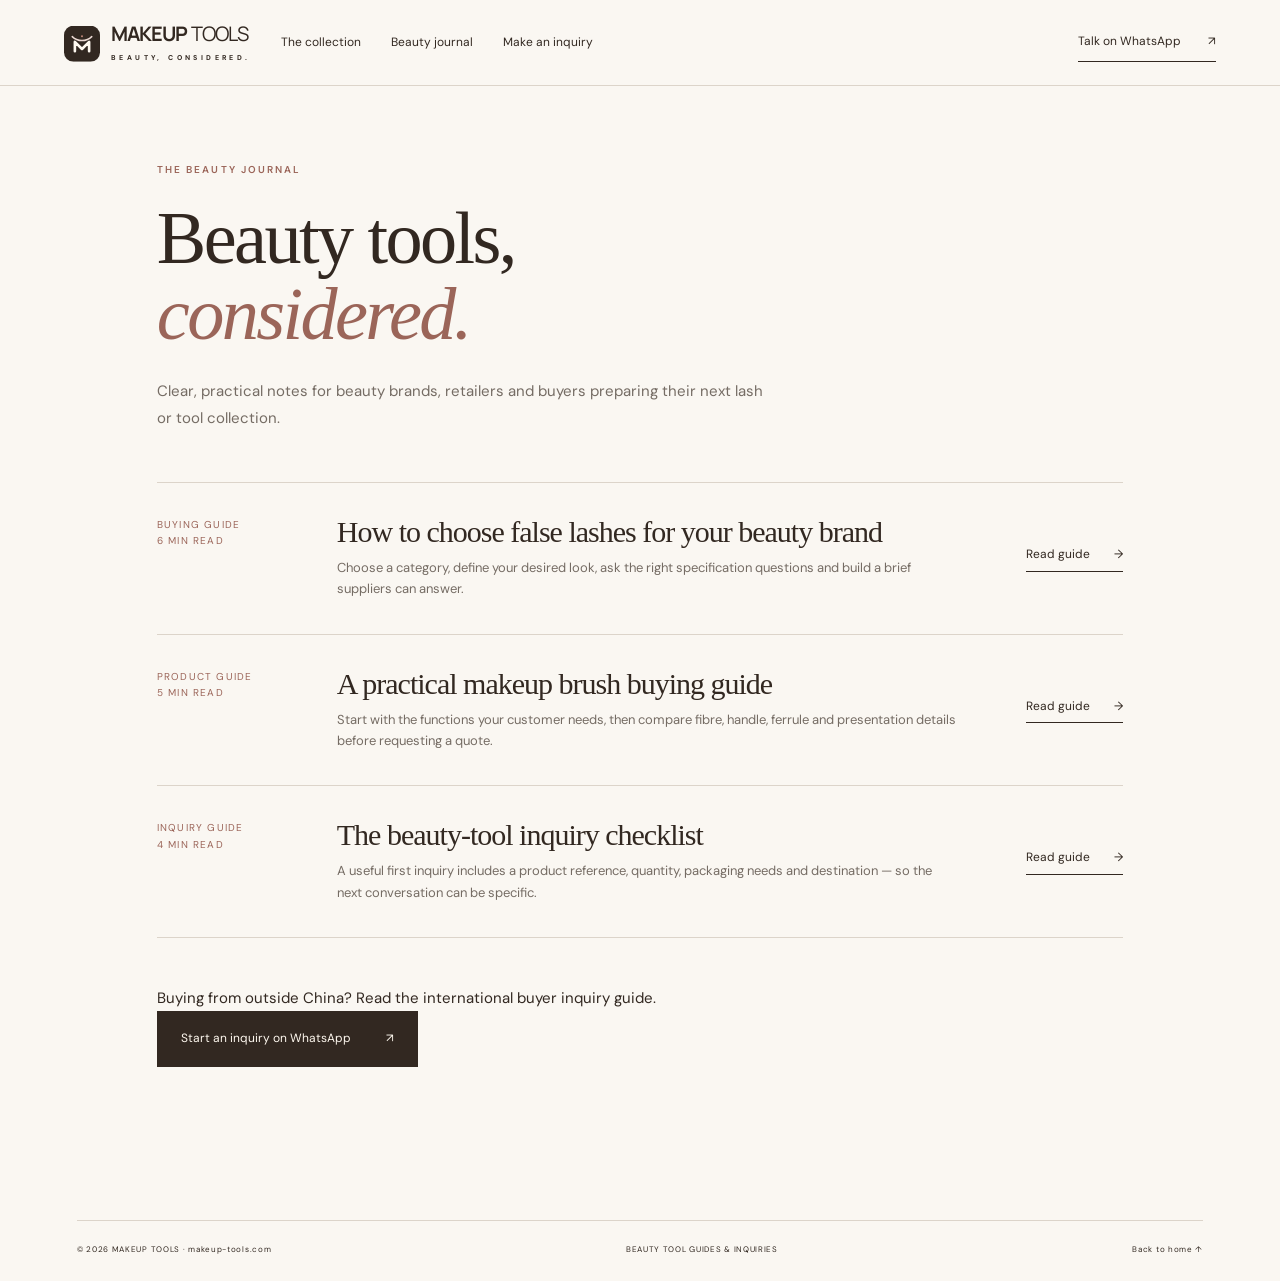
==== commit 8950a3fb: "Add makeup tools brand logo" ====
--- a/blog/index.html
+++ b/blog/index.html
@@ -22,6 +22,7 @@
 <link rel="preconnect" href="https://fonts.gstatic.com" crossorigin>
 <link href="https://fonts.googleapis.com/css2?family=DM+Sans:wght@400;500;600;700&family=Manrope:wght@400;500;600;700&display=swap" rel="stylesheet">
 <link rel="stylesheet" href="../styles.css">
+<link rel="stylesheet" href="../brand.css">
 <link rel="stylesheet" href="../blog.css">
 <script type="application/ld+json">{"@context":"https://schema.org","@type":"CollectionPage","name":"Beauty Tool Guides","url":"https://makeup-tools.com/blog/","inLanguage":"en","mainEntity":{"@type":"ItemList","itemListElement":[{"@type":"ListItem","position":1,"url":"https://makeup-tools.com/blog/how-to-choose-false-lashes-for-your-beauty-brand.html"},{"@type":"ListItem","position":2,"url":"https://makeup-tools.com/blog/makeup-brush-buying-guide.html"},{"@type":"ListItem","position":3,"url":"https://makeup-tools.com/blog/beauty-tool-inquiry-checklist.html"}]}}</script>
 </head>
--- a/brand.css
+++ b/brand.css
@@ -0,0 +1,21 @@
+/* Brand mark: an M formed beneath a calm lash curve. */
+.logo {
+  position: relative;
+  display: inline-block;
+  min-height: 38px;
+  padding-left: 47px;
+}
+.logo::before {
+  content: "";
+  position: absolute;
+  top: 50%;
+  left: 0;
+  width: 36px;
+  height: 36px;
+  transform: translateY(-48%);
+  background: url("logo-mark.svg") center / contain no-repeat;
+}
+@media (max-width: 760px) {
+  .logo { min-height: 34px; padding-left: 42px; }
+  .logo::before { width: 32px; height: 32px; }
+}
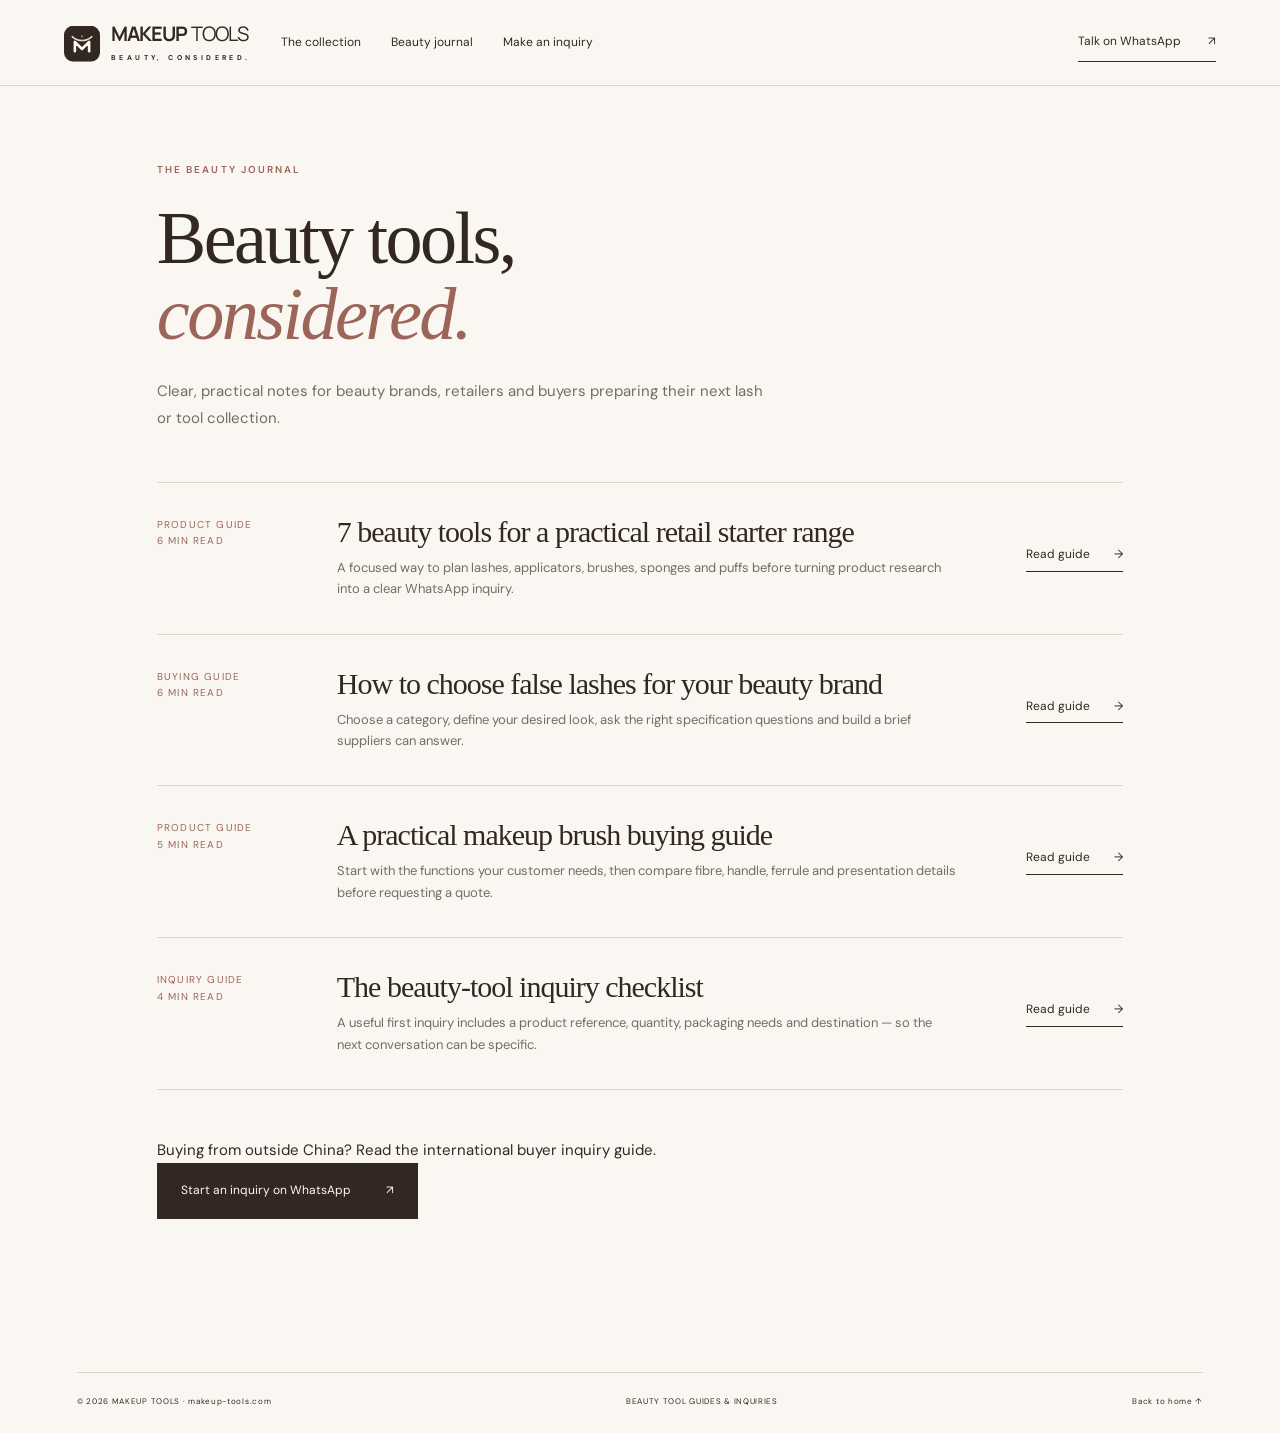
==== commit 0e6be31f: "Publish beauty tool guide and featured products" ====
--- a/blog/index.html
+++ b/blog/index.html
@@ -24,7 +24,7 @@
 <link rel="stylesheet" href="../styles.css">
 <link rel="stylesheet" href="../brand.css">
 <link rel="stylesheet" href="../blog.css">
-<script type="application/ld+json">{"@context":"https://schema.org","@type":"CollectionPage","name":"Beauty Tool Guides","url":"https://makeup-tools.com/blog/","inLanguage":"en","mainEntity":{"@type":"ItemList","itemListElement":[{"@type":"ListItem","position":1,"url":"https://makeup-tools.com/blog/how-to-choose-false-lashes-for-your-beauty-brand.html"},{"@type":"ListItem","position":2,"url":"https://makeup-tools.com/blog/makeup-brush-buying-guide.html"},{"@type":"ListItem","position":3,"url":"https://makeup-tools.com/blog/beauty-tool-inquiry-checklist.html"}]}}</script>
+<script type="application/ld+json">{"@context":"https://schema.org","@type":"CollectionPage","name":"Beauty Tool Guides","url":"https://makeup-tools.com/blog/","inLanguage":"en","mainEntity":{"@type":"ItemList","itemListElement":[{"@type":"ListItem","position":1,"url":"https://makeup-tools.com/blog/beauty-tool-starter-range-for-retailers.html"},{"@type":"ListItem","position":2,"url":"https://makeup-tools.com/blog/how-to-choose-false-lashes-for-your-beauty-brand.html"},{"@type":"ListItem","position":3,"url":"https://makeup-tools.com/blog/makeup-brush-buying-guide.html"},{"@type":"ListItem","position":4,"url":"https://makeup-tools.com/blog/beauty-tool-inquiry-checklist.html"}]}}</script>
 </head>
 <body>
 <a class="skip" href="#main">Skip to content</a>
@@ -49,6 +49,11 @@
 <p class="intro">Clear, practical notes for beauty brands, retailers and buyers preparing their next lash or tool collection.</p>
 </div>
 <section class="blog-list" aria-label="Beauty tool articles">
+<article class="blog-card">
+<p>PRODUCT GUIDE<br>6 MIN READ</p>
+<div><h2><a href="beauty-tool-starter-range-for-retailers.html">7 beauty tools for a practical retail starter range</a></h2><p class="summary">A focused way to plan lashes, applicators, brushes, sponges and puffs before turning product research into a clear WhatsApp inquiry.</p></div>
+<a class="text-link" href="beauty-tool-starter-range-for-retailers.html">Read guide <span>→</span></a>
+</article>
 <article class="blog-card">
 <p>BUYING GUIDE<br>6 MIN READ</p>
 <div>
